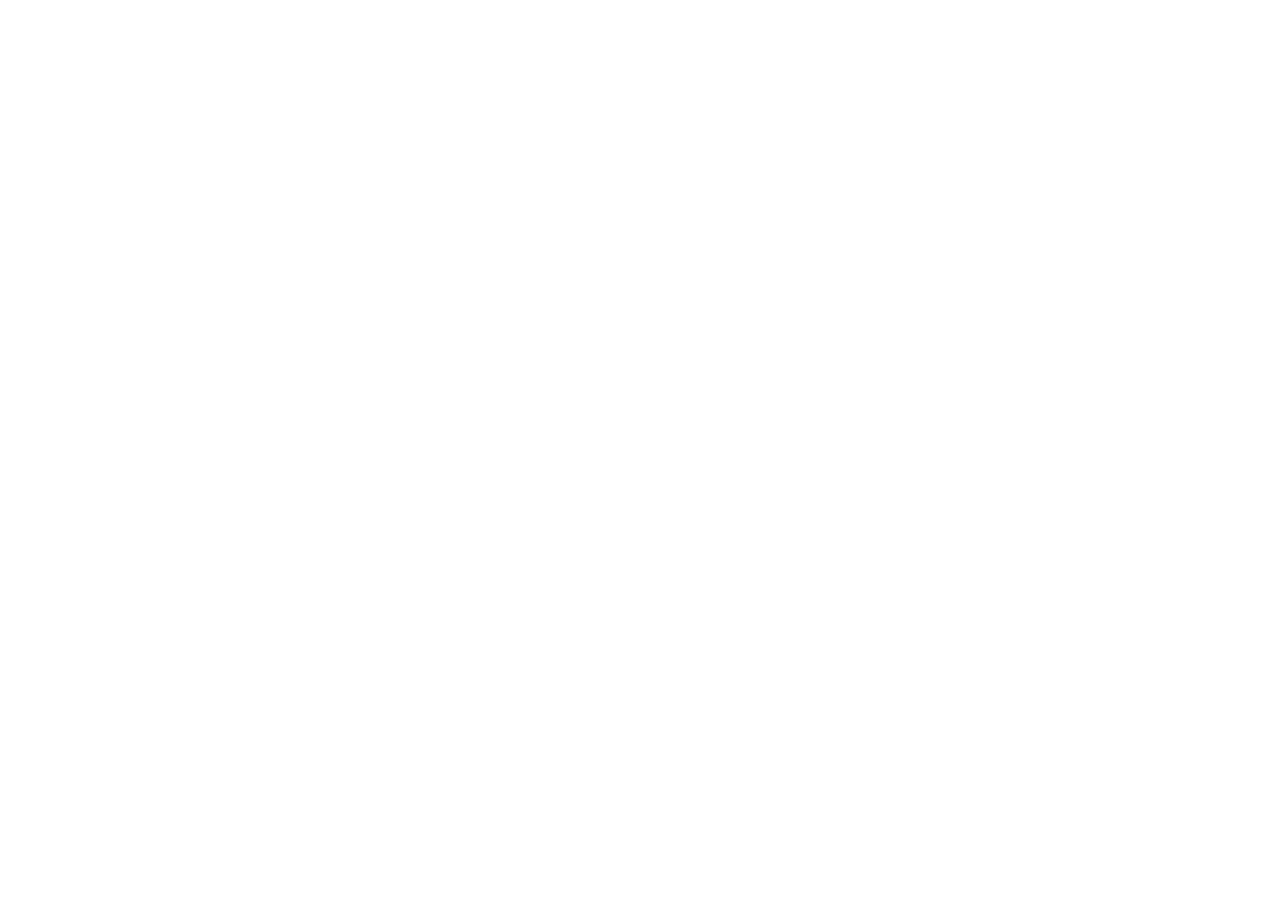
==== index.html @ 56e2e362 "initial commit - data pull is working" ====
<!DOCTYPE html>
<html>
  <head>
    <meta charset="utf-8">

    <link rel="stylesheet" href="bower_components/bootstrap/dist/css/bootstrap.css" media="screen" title="no title" charset="utf-8">

    <link rel="stylesheet" href="main.css" media="screen" title="no title" charset="utf-8">
    <title>Angular Surfing</title>
  </head>
  <!-- auto boostraping the Angular app in HTML   -->
  <body ng-app="surfApp">
    <div class="container">
      <!-- adding the template to HTML   -->
      <ng-view></ng-view>
    </div>
    
   <script src="bower_components/jquery/dist/jquery.js" charset="utf-8"></script>
   <script src="bower_components/bootstrap/dist/js/bootstrap.js" charset="utf-8"></script>
   <script src="bower_components/angular/angular.js" charset="utf-8"></script>
   <script src="bower_components/angular-route/angular-route.js" charset="utf-8"></script>
   <script src="app.module.js" charset="utf-8"></script>
   <script src="app.controller.js" charset="utf-8"></script>
   <script src="app.service.js" charset="utf-8"></script>

  </body>
</html>
---- main.css ----
.dropdown {
  position: relative;
}
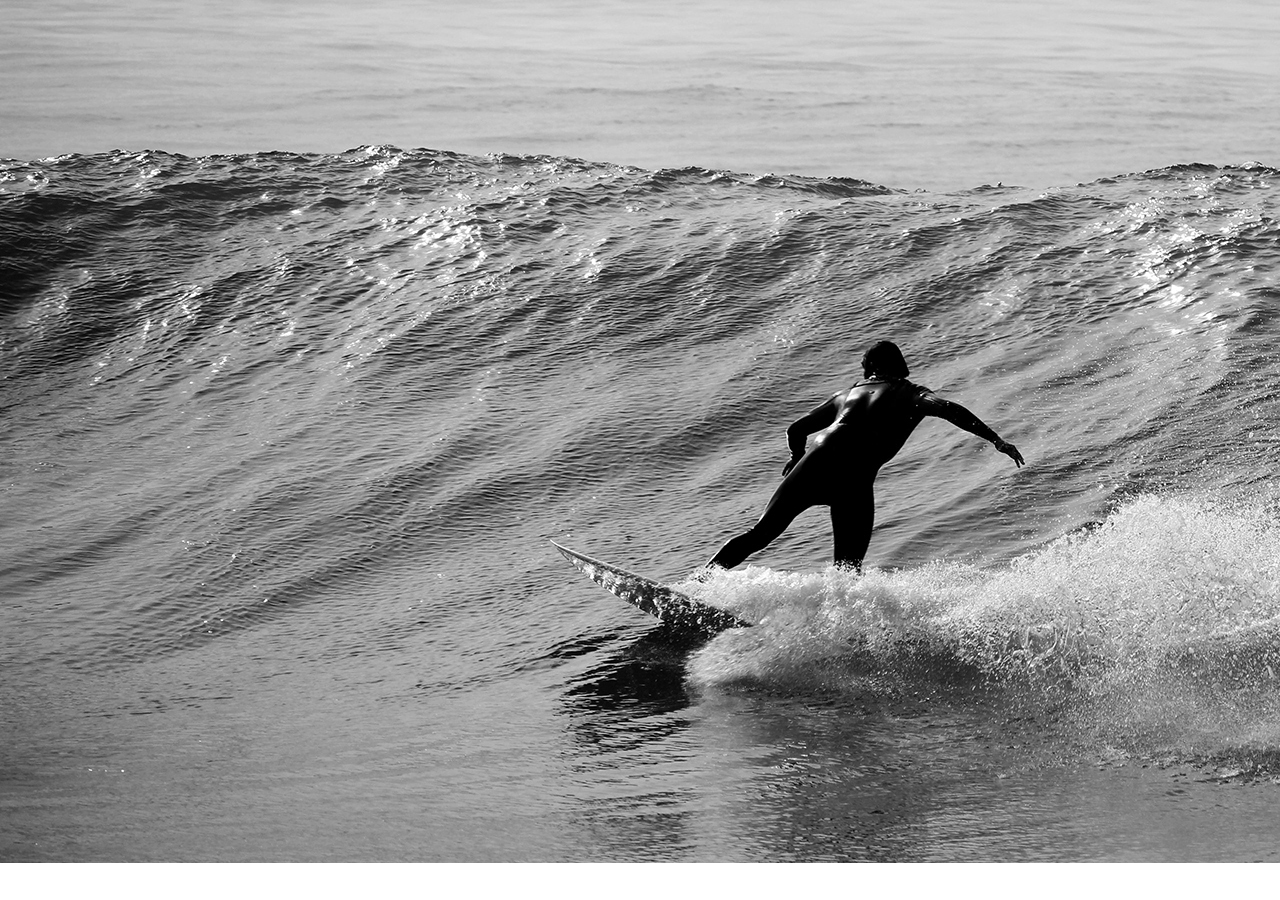
==== commit c40f8a7b: "add more styling" ====
--- a/index.html
+++ b/index.html
@@ -2,9 +2,8 @@
 <html>
   <head>
     <meta charset="utf-8">
-
+    <link href='https://fonts.googleapis.com/css?family=Roboto+Mono:400,500,300,700' rel='stylesheet' type='text/css'>
     <link rel="stylesheet" href="bower_components/bootstrap/dist/css/bootstrap.css" media="screen" title="no title" charset="utf-8">
-
     <link rel="stylesheet" href="main.css" media="screen" title="no title" charset="utf-8">
     <title>Angular Surfing</title>
   </head>
@@ -14,7 +13,7 @@
       <!-- adding the template to HTML   -->
       <ng-view></ng-view>
     </div>
-    
+
    <script src="bower_components/jquery/dist/jquery.js" charset="utf-8"></script>
    <script src="bower_components/bootstrap/dist/js/bootstrap.js" charset="utf-8"></script>
    <script src="bower_components/angular/angular.js" charset="utf-8"></script>
--- a/main.css
+++ b/main.css
@@ -1,3 +1,40 @@
-.dropdown {
-  position: relative;
+body {
+  background-image: url('images/surf.jpeg');
+  background-attachment: fixed;
+  background-repeat: no-repeat;
+  font-family: 'Roboto Mono';
+
 }
+.info-label {
+  font-weight: bold;
+  text-transform: uppercase;
+}
+label {
+  width: 100%;
+  text-align: center;
+}
+.info-container{
+  display: inline-block;
+}
+.form-container {
+  display: block;
+  margin: 15px auto;
+  width: 50%;
+}
+.form-container button {
+  margin: 10px 0;
+}
+.jumbotron h1 {
+  text-align: center;
+  font-family: 'Roboto Mono' ;
+}
+.container {
+  width: 77%;
+}
+.jumbotron {
+  background-color: rgba(250, 250, 250, 0.7);
+  margin: 67px 0;
+  -webkit-box-shadow: 0px 0px 15px 0px rgba(0,0,0,0.32);
+  -moz-box-shadow: 0px 0px 15px 0px rgba(0,0,0,0.32);
+  box-shadow: 0px 0px 15px 0px rgba(0,0,0,0.32);
+}
